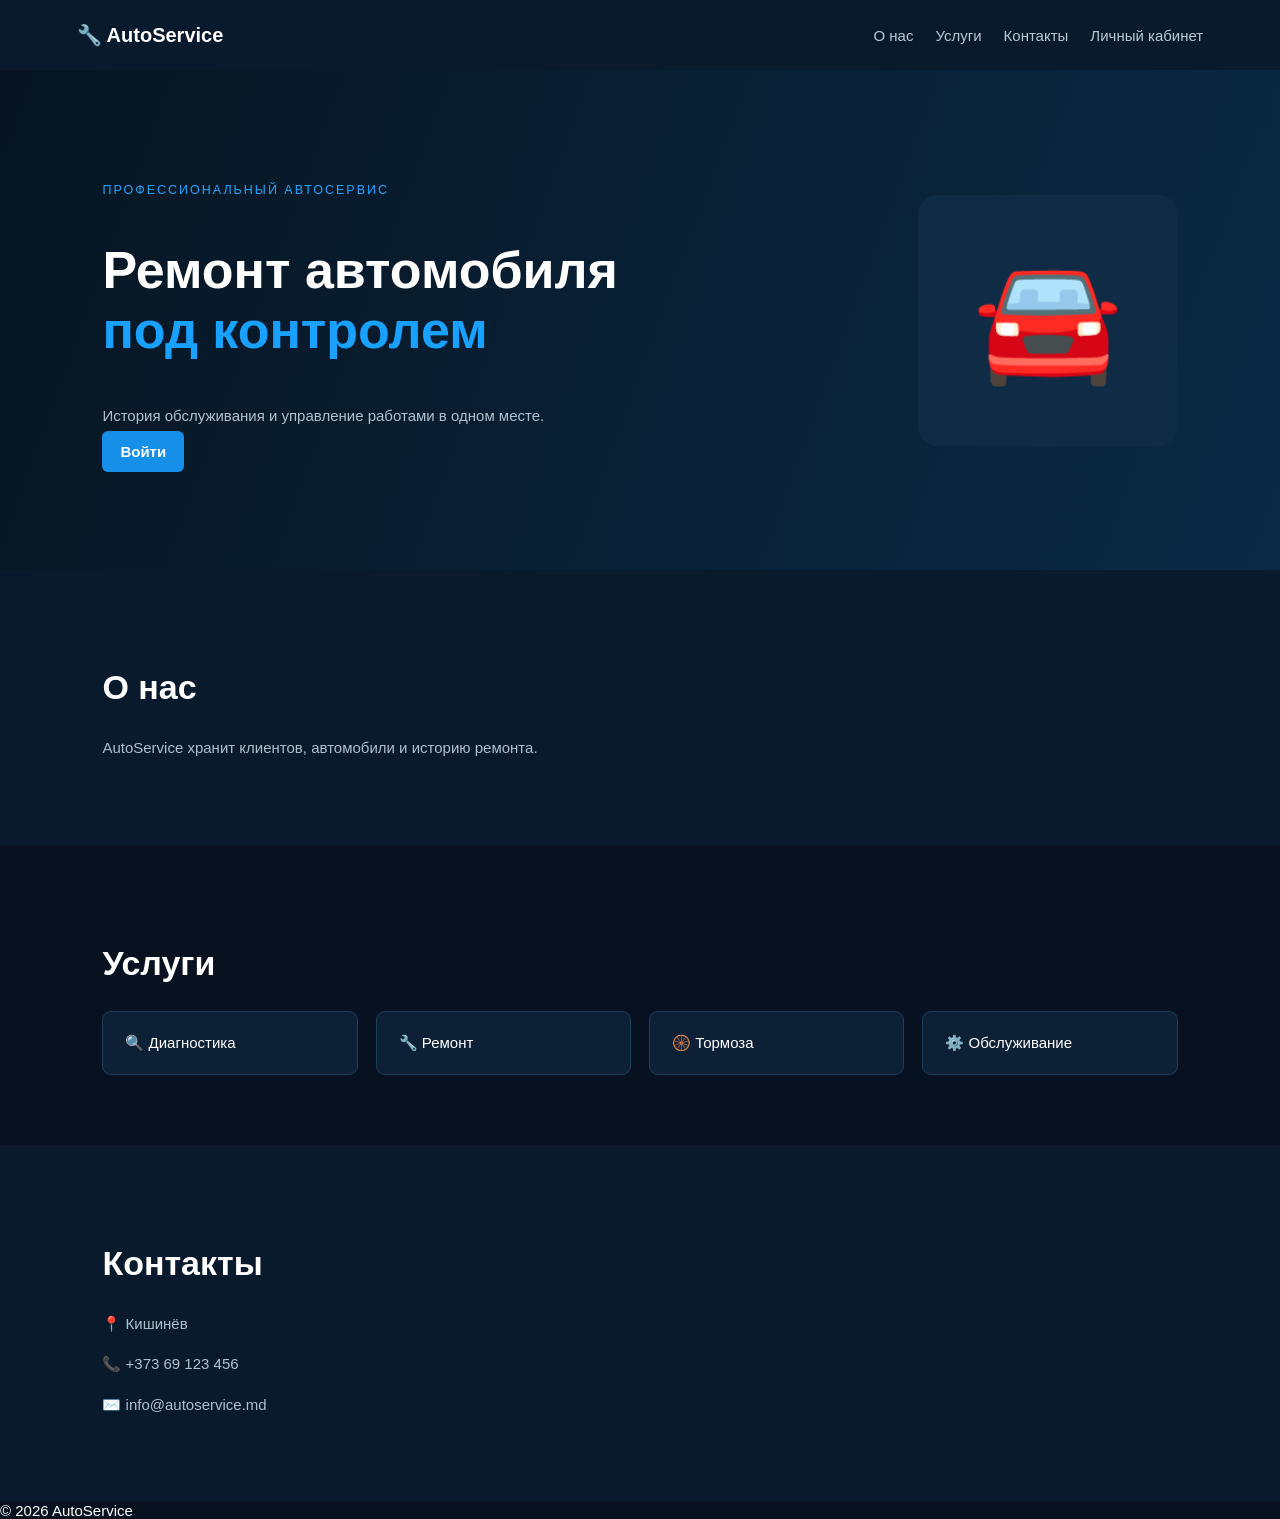
==== index.html @ fab3c7de "Add files via upload" ====
<!DOCTYPE html>
<html lang="ru">
 <head>
  <meta charset="utf-8"/>
  <meta content="width=device-width,initial-scale=1" name="viewport"/>
  <title>
   AutoService
  </title>
  <link href="style.css" rel="stylesheet"/>
 </head>
 <body>
  <header>
   <a class="logo" href="index.html">
    🔧 AutoService
   </a>
   <nav>
    <a href="#about">
     О нас
    </a>
    <a href="#services">
     Услуги
    </a>
    <a href="#contacts">
     Контакты
    </a>
    <a href="login.html">
     Личный кабинет
    </a>
   </nav>
  </header>
  <section class="hero">
   <div>
    <small>
     ПРОФЕССИОНАЛЬНЫЙ АВТОСЕРВИС
    </small>
    <h1>
     Ремонт автомобиля
     <br/>
     <span>
      под контролем
     </span>
    </h1>
    <p>
     История обслуживания и управление работами в одном месте.
    </p>
    <a class="btn" href="login.html">
     Войти
    </a>
   </div>
   <div class="car">
    🚘
   </div>
  </section>
  <section class="section dark" id="about">
   <h2>
    О нас
   </h2>
   <p>
    AutoService хранит клиентов, автомобили и историю ремонта.
   </p>
  </section>
  <section class="section" id="services">
   <h2>
    Услуги
   </h2>
   <div class="grid">
    <article>
     🔍 Диагностика
    </article>
    <article>
     🔧 Ремонт
    </article>
    <article>
     🛞 Тормоза
    </article>
    <article>
     ⚙️ Обслуживание
    </article>
   </div>
  </section>
  <section class="section dark" id="contacts">
   <h2>
    Контакты
   </h2>
   <p>
    📍 Кишинёв
   </p>
   <p>
    📞 +373 69 123 456
   </p>
   <p>
    ✉️ info@autoservice.md
   </p>
  </section>
  <footer>
   © 2026 AutoService
  </footer>
 </body>
</html>
---- style.css ----
* {
    box-sizing:border-box
}
body {
    margin:0;
    background:#07111f;
    color:#fff;
    font:15px Arial
}
header {
    height:70px;
    background:#091a2d;
    display:flex;
    align-items:center;
    padding:0 6%;
    gap:25px;
    position:sticky;
    top:0;
    z-index:5
}
.logo {
    color:white;
    text-decoration:none;
    font-size:20px;
    font-weight:bold;
    margin-right:auto
}
nav {
    display:flex;
    gap:22px
}
nav a {
    color:#b8c8d8;
    text-decoration:none
}
.hero {
    min-height:500px;
    padding:80px 8%;
    display:flex;
    align-items:center;
    justify-content:space-between;
    background:linear-gradient(110deg,#071522,#0b2a46)
}
.hero h1 {
    font-size:52px
}
.hero span {
    color:#19a1ff
}
.hero p {
    color:#b0c0cf;
    max-width:600px;
    line-height:1.7
}
.hero small {
    color:#20a6ff;
    letter-spacing:2px
}
.car {
    font-size:120px;
    background:#102b45;
    padding:55px;
    border-radius:20px
}
.btn,.primary {
    background:#168fe8;
    color:white;
    border:0;
    border-radius:6px;
    padding:12px 18px;
    text-decoration:none;
    cursor:pointer;
    font-weight:bold
}
.section {
    padding:70px 8%;
    max-width:1400px;
    margin:auto
}
.dark {
    max-width:none;
    background:#091a2d
}
.section h2 {
    font-size:34px
}
.section p {
    color:#aebfd0;
    line-height:1.7
}
.grid {
    display:grid;
    grid-template-columns:repeat(4,1fr);
    gap:18px
}
.grid article,.panel,.card,.sidebar {
    background:#0d2035;
    border:1px solid #1b405d;
    border-radius:9px;
    padding:22px
}
.auth {
    min-height:100vh;
    display:flex;
    align-items:center;
    justify-content:center;
    background:#071522;
    padding:20px
}
.box {
    width:min(450px,100%);
    background:#0d2035;
    padding:30px;
    border:1px solid #244c68;
    border-radius:10px
}
.field {
    margin:15px 0
}
.field label {
    display:block;
    color:#9eb1c3;
    font-size:13px;
    margin-bottom:6px
}
.field input,.field textarea {
    width:100%;
    padding:12px;
    background:#071522;
    border:1px solid #28465e;
    border-radius:6px;
    color:#fff
}
.box .primary {
    width:100%
}
.error {
    color:#ff7777
}
.success {
    color:#42dda0
}
.hint {
    color:#8197aa;
    font-size:12px
}
.dash {
    max-width:1450px;
    margin:auto;
    padding:35px 6%
}
.head {
    display:flex;
    justify-content:space-between;
    align-items:center;
    gap:15px
}
.layout {
    display:grid;
    grid-template-columns:240px 1fr;
    gap:20px
}
.sidebar a {
    display:block;
    color:#b5c5d5;
    text-decoration:none;
    padding:11px
}
.table {
    width:100%;
    border-collapse:collapse
}
.table th,.table td {
    padding:12px;
    border-bottom:1px solid #244057;
    text-align:left
}
.table th {
    color:#71c9ff
}
.role {
    color:#7bd0ff
}
.danger {
    background:#922c35;
    color:#fff;
    border:0;
    padding:8px;
    border-radius:5px;
    cursor:pointer
}
.secondary {
    background:transparent;
    border:1px solid #287cac;
    color:#8bd2ff;
    padding:9px;
    border-radius:5px;
    cursor:pointer
}
.notice {
    background:#102c44;
    padding:12px;
    border-left:3px solid #159dff;
    margin:15px 0
}
.history {
    background:#091a2d;
    border-left:3px solid #19a1ff;
    padding:15px;
    margin:10px 0
}
.green {
    border-color:#36d49a
}
.modal {
    position:fixed;
    inset:0;
    background:#000b;
    display:flex;
    align-items:center;
    justify-content:center;
    padding:20px
}
.modal.hidden {
    display:none
}
.modal-box {
    background:#0d2035;
    padding:28px;
    border:1px solid #244c68;
    border-radius:10px;
    width:min(520px,100%)
}
@media(max-width:800px) {
    nav {
        display:none
    }
    .grid {
        grid-template-columns:1fr 1fr
    }
    .layout {
        grid-template-columns:1fr
    }
    .car {
        display:none
    }
}
@media(max-width:500px) {
    .grid {
        grid-template-columns:1fr
    }
    .hero h1 {
        font-size:38px
    }
}
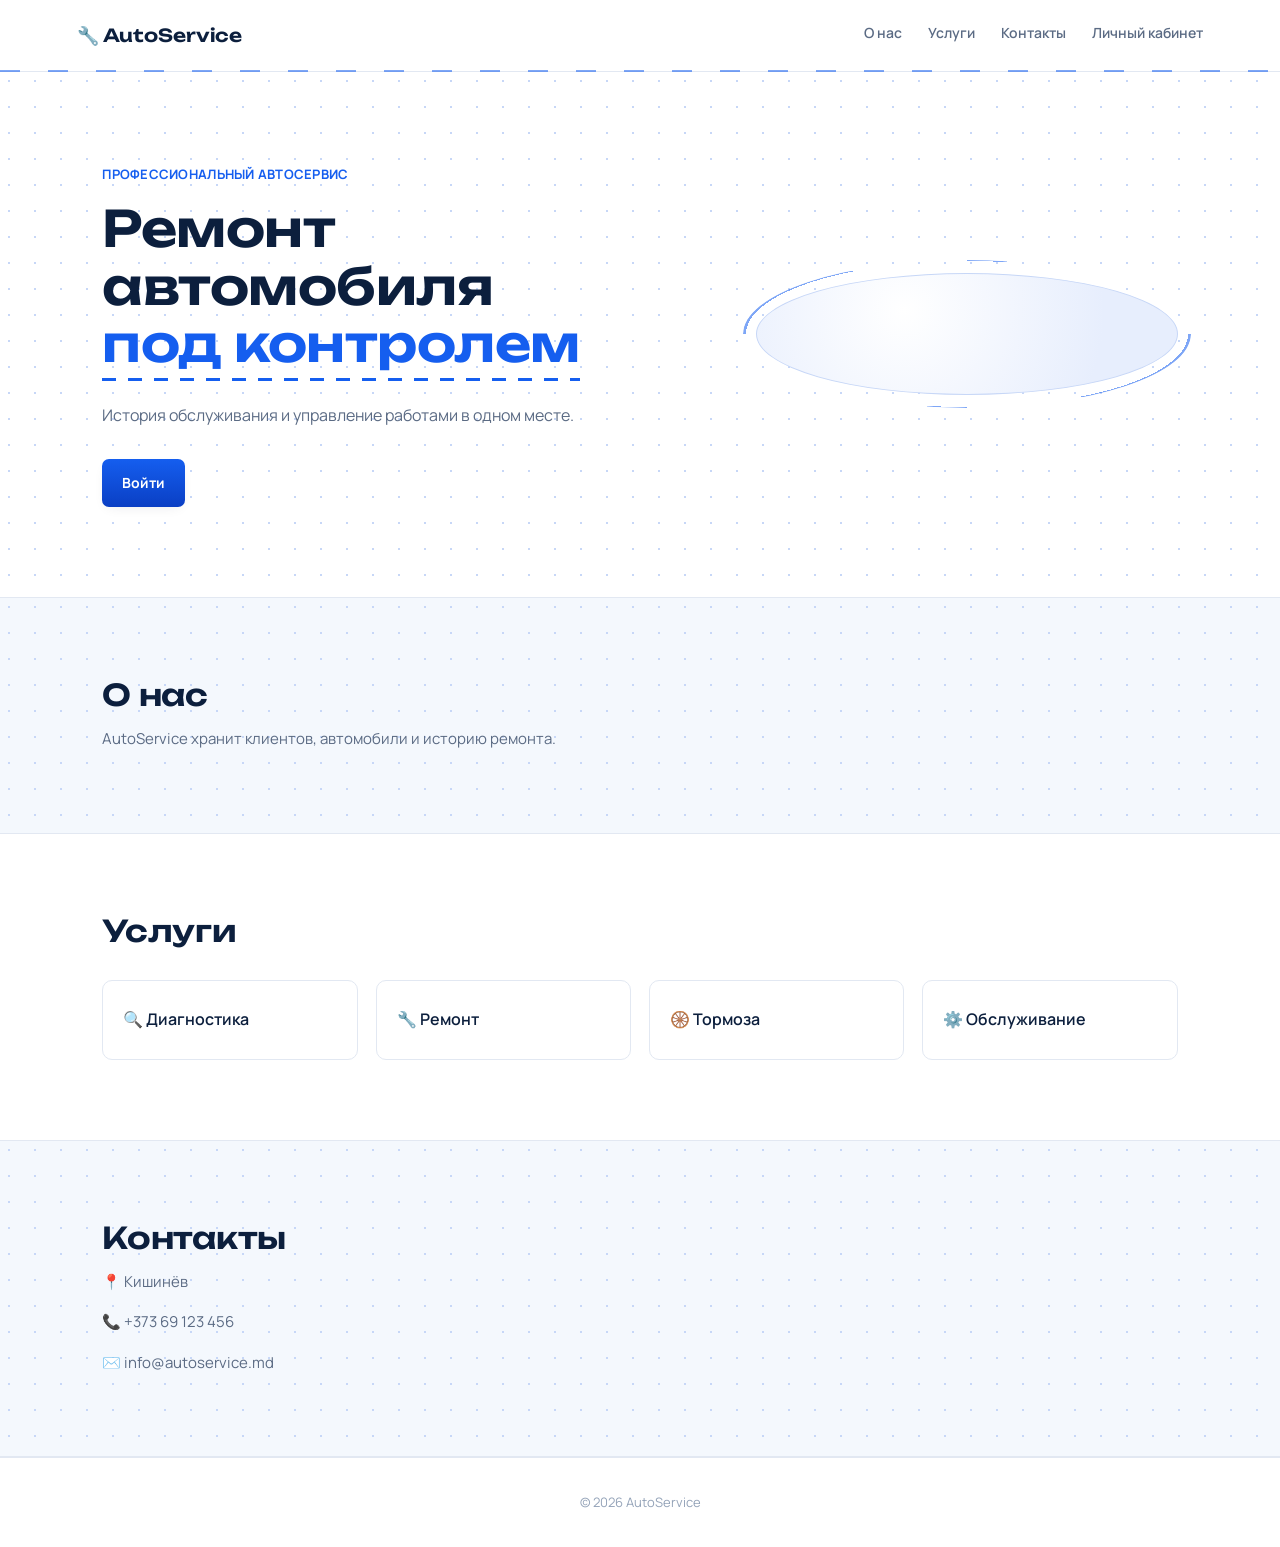
==== commit 0de89e9c: "JS" ====
--- a/index.html
+++ b/index.html
@@ -7,6 +7,7 @@
    AutoService
   </title>
   <link href="style.css" rel="stylesheet"/>
+  <script src="site.js"></script>
  </head>
  <body>
   <header>
@@ -48,7 +49,7 @@
     </a>
    </div>
    <div class="car">
-    🚘
+    <img src="car.png" alt="">
    </div>
   </section>
   <section class="section dark" id="about">
--- a/style.css
+++ b/style.css
@@ -1,255 +1,439 @@
-* {
-    box-sizing:border-box
-}
-body {
+@import url('https://fonts.googleapis.com/css2?family=Unbounded:wght@500;600;700&family=Manrope:wght@400;500;600;700;800&display=swap');
+
+/* ============ Tokens ============ */
+:root{
+    --bg:#ffffff;
+    --bg-soft:#f4f8fd;
+    --ink:#0c1f3d;
+    --ink-soft:#5b6b84;
+    --ink-faint:#94a3b8;
+    --blue:#155eef;
+    --blue-deep:#0a3fc4;
+    --blue-light:#e7eefd;
+    --blue-line:#c7d7f7;
+    --line:#e2e8f2;
+    --success:#12946a;
+    --success-bg:#e5f6ef;
+    --danger:#d64545;
+    --danger-bg:#fbeaea;
+    --radius:10px;
+    --radius-sm:7px;
+    --shadow:0 14px 34px -16px rgba(12,31,61,.18);
+    --shadow-sm:0 4px 14px -6px rgba(12,31,61,.12);
+    --font-display:'Unbounded','Manrope',sans-serif;
+    --font-body:'Manrope','Segoe UI',sans-serif;
+}
+
+*{box-sizing:border-box}
+html{scroll-behavior:smooth}
+body{
     margin:0;
-    background:#07111f;
-    color:#fff;
-    font:15px Arial
-}
-header {
-    height:70px;
-    background:#091a2d;
+    background:var(--bg);
+    color:var(--ink);
+    font:15px/1.6 var(--font-body);
+    -webkit-font-smoothing:antialiased;
+}
+h1,h2{font-family:var(--font-display);color:var(--ink);margin:0;line-height:1.15;letter-spacing:-.01em}
+p{margin:0}
+a{color:inherit}
+button{font-family:var(--font-body)}
+::selection{background:var(--blue-light);color:var(--blue-deep)}
+:focus-visible{outline:2px solid var(--blue);outline-offset:2px;border-radius:4px}
+
+/* ============ Motion ============ */
+@keyframes fadeUp{from{opacity:0;transform:translateY(18px)}to{opacity:1;transform:translateY(0)}}
+@keyframes roadDash{to{background-position:-48px 0}}
+@keyframes idleFloat{0%,100%{transform:translateY(0) rotate(0deg)}50%{transform:translateY(-9px) rotate(-1.5deg)}}
+@keyframes pulseRing{0%{box-shadow:0 0 0 0 rgba(21,94,239,.32)}70%{box-shadow:0 0 0 20px rgba(21,94,239,0)}100%{box-shadow:0 0 0 0 rgba(21,94,239,0)}}
+@keyframes dialSpin{to{transform:rotate(360deg)}}
+@keyframes dotPulse{0%,100%{opacity:1}50%{opacity:.35}}
+@keyframes shimmer{to{background-position:-200% 0}}
+@keyframes shake{10%,90%{transform:translateX(-1px)}20%,80%{transform:translateX(2px)}30%,50%,70%{transform:translateX(-4px)}40%,60%{transform:translateX(4px)}}
+@keyframes spin{to{transform:rotate(360deg)}}
+@keyframes toastIn{from{opacity:0;transform:translateY(-10px) scale(.96)}to{opacity:1;transform:translateY(0) scale(1)}}
+
+@media (prefers-reduced-motion: reduce){
+    *{animation-duration:.001ms !important;animation-iteration-count:1 !important;transition-duration:.001ms !important}
+}
+
+/* Blueprint dot-grid backdrop, used behind hero / dark sections */
+.hero,.dark{
+    background-image:radial-gradient(var(--blue-line) 1px, transparent 1px);
+    background-size:26px 26px;
+    background-position:-4px -4px;
+}
+.hero{background-color:var(--bg)}
+.dark{background-color:var(--bg-soft)}
+
+/* Reveal-on-scroll utility (toggled by JS, see site.js) */
+.reveal{opacity:0;transform:translateY(24px);transition:opacity .6s ease, transform .6s ease}
+.reveal.in-view{opacity:1;transform:translateY(0)}
+
+/* ============ Header ============ */
+header{
+    height:72px;
+    background:rgba(255,255,255,.9);
+    backdrop-filter:blur(8px);
     display:flex;
     align-items:center;
     padding:0 6%;
-    gap:25px;
+    gap:28px;
     position:sticky;
     top:0;
-    z-index:5
-}
-.logo {
-    color:white;
-    text-decoration:none;
-    font-size:20px;
-    font-weight:bold;
-    margin-right:auto
-}
-nav {
-    display:flex;
-    gap:22px
-}
-nav a {
-    color:#b8c8d8;
-    text-decoration:none
-}
-.hero {
-    min-height:500px;
-    padding:80px 8%;
+    z-index:5;
+    border-bottom:1px solid var(--line);
+    transition:height .25s ease, box-shadow .25s ease;
+}
+header.scrolled{height:58px;box-shadow:var(--shadow-sm)}
+header::after{
+    content:"";
+    position:absolute;
+    left:0;right:0;bottom:-1px;
+    height:2px;
+    background-image:repeating-linear-gradient(90deg,var(--blue) 0 20px,transparent 20px 48px);
+    opacity:.55;
+    animation:roadDash 2.4s linear infinite;
+}
+.logo{color:var(--ink);text-decoration:none;font-family:var(--font-display);font-size:18px;font-weight:600}
+nav{display:flex;gap:26px;margin-left:auto}
+nav a{color:var(--ink-soft);text-decoration:none;font-weight:600;font-size:14px;position:relative;padding-bottom:4px;transition:color .2s ease}
+nav a::after{content:"";position:absolute;left:0;bottom:0;width:0;height:2px;background:var(--blue);transition:width .25s ease}
+nav a:hover{color:var(--ink)}
+nav a:hover::after{width:100%}
+
+/* Mobile nav toggle (injected by site.js, hidden unless present) */
+.nav-toggle{
+    display:none;
+    margin-left:auto;
+    width:38px;height:38px;
+    border:1px solid var(--line);
+    border-radius:var(--radius-sm);
+    background:#fff;
+    cursor:pointer;
+    position:relative;
+}
+.nav-toggle span,.nav-toggle span::before,.nav-toggle span::after{
+    content:"";
+    position:absolute;left:9px;right:9px;height:2px;background:var(--ink);
+    transition:transform .2s ease, opacity .2s ease;
+}
+.nav-toggle span{top:18px}
+.nav-toggle span::before{top:-7px}
+.nav-toggle span::after{top:7px}
+.nav-toggle.open span{background:transparent}
+.nav-toggle.open span::before{transform:translateY(7px) rotate(45deg)}
+.nav-toggle.open span::after{transform:translateY(-7px) rotate(-45deg)}
+
+/* ============ Hero ============ */
+.hero{
+    min-height:520px;
+    padding:90px 8%;
     display:flex;
     align-items:center;
     justify-content:space-between;
-    background:linear-gradient(110deg,#071522,#0b2a46)
-}
-.hero h1 {
-    font-size:52px
-}
-.hero span {
-    color:#19a1ff
-}
-.hero p {
-    color:#b0c0cf;
-    max-width:600px;
-    line-height:1.7
-}
-.hero small {
-    color:#20a6ff;
-    letter-spacing:2px
-}
-.car {
-    font-size:120px;
-    background:#102b45;
-    padding:55px;
-    border-radius:20px
-}
-.btn,.primary {
-    background:#168fe8;
-    color:white;
-    border:0;
-    border-radius:6px;
-    padding:12px 18px;
-    text-decoration:none;
-    cursor:pointer;
-    font-weight:bold
-}
-.section {
-    padding:70px 8%;
-    max-width:1400px;
-    margin:auto
-}
-.dark {
-    max-width:none;
-    background:#091a2d
-}
-.section h2 {
-    font-size:34px
-}
-.section p {
-    color:#aebfd0;
-    line-height:1.7
-}
-.grid {
-    display:grid;
-    grid-template-columns:repeat(4,1fr);
-    gap:18px
-}
-.grid article,.panel,.card,.sidebar {
-    background:#0d2035;
-    border:1px solid #1b405d;
-    border-radius:9px;
-    padding:22px
-}
-.auth {
-    min-height:100vh;
+    gap:40px;
+    overflow:hidden;
+    position:relative;
+}
+.hero > div:first-child{max-width:600px;animation:fadeUp .7s cubic-bezier(.2,.7,.2,1) both}
+.hero small{color:var(--blue);font-weight:700;font-size:13px;letter-spacing:.02em}
+.hero h1{font-size:50px;margin-top:14px;font-weight:600;animation:fadeUp .7s cubic-bezier(.2,.7,.2,1) .12s both}
+.hero span{
+    color:var(--blue);
+    position:relative;
+    display:inline-block;
+    background-image:repeating-linear-gradient(90deg,var(--blue) 0 14px,transparent 14px 26px);
+    background-position:0 100%;
+    background-size:26px 3px;
+    background-repeat:repeat-x;
+    padding-bottom:8px;
+    animation:roadDash 1.8s linear infinite;
+}
+.hero p{color:var(--ink-soft);max-width:520px;line-height:1.75;margin-top:20px;font-size:16px;animation:fadeUp .7s cubic-bezier(.2,.7,.2,1) .22s both}
+.hero .btn{margin-top:30px;animation:fadeUp .7s cubic-bezier(.2,.7,.2,1) .32s both}
+
+/* Speedometer-style gauge that carries the car emoji */
+.car{
+    background:radial-gradient(circle at 35% 30%, #ffffff, var(--blue-light) 70%);
+    border:1px solid var(--blue-line);
+    padding:60px;
+    border-radius:50%;
     display:flex;
     align-items:center;
     justify-content:center;
-    background:#071522;
-    padding:20px
-}
-.box {
-    width:min(450px,100%);
-    background:#0d2035;
-    padding:30px;
-    border:1px solid #244c68;
-    border-radius:10px
-}
-.field {
-    margin:15px 0
-}
-.field label {
-    display:block;
-    color:#9eb1c3;
-    font-size:13px;
-    margin-bottom:6px
-}
-.field input,.field textarea {
-    width:100%;
-    padding:12px;
-    background:#071522;
-    border:1px solid #28465e;
-    border-radius:6px;
-    color:#fff
-}
-.box .primary {
-    width:100%
-}
-.error {
-    color:#ff7777
-}
-.success {
-    color:#42dda0
-}
-.hint {
-    color:#8197aa;
-    font-size:12px
-}
-.dash {
-    max-width:1450px;
-    margin:auto;
-    padding:35px 6%
-}
-.head {
-    display:flex;
-    justify-content:space-between;
-    align-items:center;
-    gap:15px
-}
-.layout {
-    display:grid;
-    grid-template-columns:240px 1fr;
-    gap:20px
-}
-.sidebar a {
-    display:block;
-    color:#b5c5d5;
-    text-decoration:none;
-    padding:11px
-}
-.table {
-    width:100%;
-    border-collapse:collapse
-}
-.table th,.table td {
-    padding:12px;
-    border-bottom:1px solid #244057;
-    text-align:left
-}
-.table th {
-    color:#71c9ff
-}
-.role {
-    color:#7bd0ff
-}
-.danger {
-    background:#922c35;
+    flex-shrink:0;
+    position:relative;
+    animation:idleFloat 5s ease-in-out infinite, pulseRing 3.2s ease-out infinite;
+}
+.car::before{
+    content:"";
+    position:absolute;
+    inset:-14px;
+    border-radius:50%;
+    background:conic-gradient(from 0deg, var(--blue) 0 8%, transparent 8% 25%, var(--blue) 25% 33%, transparent 33% 50%, var(--blue) 50% 58%, transparent 58% 75%, var(--blue) 75% 83%, transparent 83% 100%);
+    -webkit-mask:radial-gradient(farthest-side, transparent calc(100% - 3px), #000 calc(100% - 3px));
+    mask:radial-gradient(farthest-side, transparent calc(100% - 3px), #000 calc(100% - 3px));
+    opacity:.55;
+    animation:dialSpin 14s linear infinite;
+}
+
+.car img {
+    width: 300px; /* Укажите нужный размер (например, 30px, 40px, 50px) */
+    height: auto;
+    object-fit: contain;
+}
+
+/* ============ Buttons ============ */
+.btn,.primary{
+    background:linear-gradient(180deg,var(--blue),var(--blue-deep));
     color:#fff;
     border:0;
-    padding:8px;
-    border-radius:5px;
-    cursor:pointer
-}
-.secondary {
-    background:transparent;
-    border:1px solid #287cac;
-    color:#8bd2ff;
-    padding:9px;
-    border-radius:5px;
-    cursor:pointer
-}
-.notice {
-    background:#102c44;
-    padding:12px;
-    border-left:3px solid #159dff;
-    margin:15px 0
-}
-.history {
-    background:#091a2d;
-    border-left:3px solid #19a1ff;
-    padding:15px;
-    margin:10px 0
-}
-.green {
-    border-color:#36d49a
-}
-.modal {
-    position:fixed;
-    inset:0;
-    background:#000b;
+    border-radius:var(--radius-sm);
+    padding:13px 20px;
+    text-decoration:none;
+    cursor:pointer;
+    font-weight:700;
+    font-size:14px;
+    display:inline-flex;
+    align-items:center;
+    gap:9px;
+    box-shadow:var(--shadow-sm);
+    position:relative;
+    overflow:hidden;
+    transition:transform .18s ease, box-shadow .18s ease, filter .18s ease, opacity .18s ease;
+}
+.btn::before,.primary::before{
+    content:"";
+    position:absolute;
+    top:0;bottom:0;left:-60%;
+    width:40%;
+    background:linear-gradient(115deg,transparent,rgba(255,255,255,.35),transparent);
+    transform:skewX(-20deg);
+    transition:left .5s ease;
+}
+.btn:hover::before,.primary:hover::before{left:130%}
+.btn:hover,.primary:hover{transform:translateY(-2px);box-shadow:var(--shadow);filter:brightness(1.04)}
+.btn:active,.primary:active{transform:translateY(0)}
+.btn[disabled],.primary[disabled]{opacity:.65;cursor:not-allowed;transform:none}
+
+.secondary{
+    background:#fff;
+    border:1px solid var(--blue-line);
+    color:var(--blue-deep);
+    padding:11px 18px;
+    border-radius:var(--radius-sm);
+    cursor:pointer;
+    font-weight:700;
+    font-size:14px;
+    transition:background .18s ease, border-color .18s ease, transform .18s ease;
+}
+.secondary:hover{background:var(--blue-light);border-color:var(--blue);transform:translateY(-1px)}
+
+.danger{
+    background:#fff;
+    border:1px solid #f0c6c6;
+    color:var(--danger);
+    padding:8px 12px;
+    border-radius:var(--radius-sm);
+    cursor:pointer;
+    font-weight:700;
+    font-size:13px;
+    transition:background .18s ease, color .18s ease;
+}
+.danger:hover{background:var(--danger-bg)}
+
+/* Inline button spinner: <span class="spinner"></span> */
+.spinner{
+    width:14px;height:14px;
+    border:2px solid rgba(255,255,255,.5);
+    border-top-color:#fff;
+    border-radius:50%;
+    animation:spin .7s linear infinite;
+    display:inline-block;
+}
+
+/* ============ Sections ============ */
+.section{padding:80px 8%;max-width:1400px;margin:auto}
+.dark{max-width:none;border-top:1px solid var(--line);border-bottom:1px solid var(--line)}
+.section h2{font-size:30px;font-weight:600}
+.section p{color:var(--ink-soft);line-height:1.75;margin-top:14px;max-width:640px}
+.grid{display:grid;grid-template-columns:repeat(4,1fr);gap:18px;margin-top:32px}
+.grid article{
+    background:#fff;
+    border:1px solid var(--line);
+    border-radius:var(--radius);
+    padding:26px 20px;
+    font-size:16px;
+    font-weight:600;
     display:flex;
     align-items:center;
-    justify-content:center;
-    padding:20px
-}
-.modal.hidden {
-    display:none
-}
-.modal-box {
-    background:#0d2035;
-    padding:28px;
-    border:1px solid #244c68;
-    border-radius:10px;
-    width:min(520px,100%)
-}
-@media(max-width:800px) {
-    nav {
-        display:none
-    }
-    .grid {
-        grid-template-columns:1fr 1fr
-    }
-    .layout {
-        grid-template-columns:1fr
-    }
-    .car {
-        display:none
-    }
-}
-@media(max-width:500px) {
-    .grid {
-        grid-template-columns:1fr
-    }
-    .hero h1 {
-        font-size:38px
-    }
-}
+    gap:12px;
+    transition:transform .2s ease, box-shadow .2s ease, border-color .2s ease;
+}
+.grid article:hover{transform:translateY(-4px);box-shadow:var(--shadow-sm);border-color:var(--blue-line)}
+
+footer{padding:34px 8%;color:var(--ink-faint);font-size:13px;text-align:center;border-top:1px solid var(--line)}
+
+/* ============ Auth (login / register) ============ */
+.auth{min-height:100vh;display:flex;align-items:center;justify-content:center;background:var(--bg-soft);padding:20px}
+.box{
+    width:min(440px,100%);
+    background:#fff;
+    padding:36px 32px;
+    border:1px solid var(--line);
+    border-radius:var(--radius);
+    box-shadow:var(--shadow);
+    animation:fadeUp .5s cubic-bezier(.2,.7,.2,1) both;
+}
+.box.shake{animation:shake .4s ease}
+.box .logo{display:block;margin-bottom:18px}
+.box h1{font-size:24px;font-weight:600}
+.field{margin:16px 0;position:relative}
+.field label{display:block;color:var(--ink-soft);font-size:13px;font-weight:600;margin-bottom:6px}
+.field input,.field textarea{
+    width:100%;
+    padding:12px 13px;
+    background:var(--bg-soft);
+    border:1px solid var(--line);
+    border-radius:var(--radius-sm);
+    color:var(--ink);
+    font:inherit;
+    transition:border-color .18s ease, box-shadow .18s ease, background .18s ease;
+}
+.field input:hover,.field textarea:hover{border-color:var(--blue-line)}
+.field input:focus,.field textarea:focus{outline:none;border-color:var(--blue);background:#fff;box-shadow:0 0 0 4px var(--blue-light)}
+.field textarea{min-height:90px;resize:vertical}
+.field.has-toggle input{padding-right:42px}
+.pw-toggle{
+    position:absolute;
+    right:8px;top:34px;
+    width:28px;height:28px;
+    border:0;background:transparent;
+    color:var(--ink-faint);
+    cursor:pointer;
+    font-size:15px;
+    line-height:28px;
+    text-align:center;
+    border-radius:6px;
+    transition:color .15s ease, background .15s ease;
+}
+.pw-toggle:hover{color:var(--blue);background:var(--blue-light)}
+.box .primary{width:100%;margin-top:6px;justify-content:center}
+.error{color:var(--danger);background:var(--danger-bg);padding:10px 12px;border-radius:var(--radius-sm);font-size:13px;font-weight:600;animation:fadeUp .3s ease both}
+.success{color:var(--success);background:var(--success-bg);padding:10px 12px;border-radius:var(--radius-sm);font-size:13px;font-weight:600;animation:fadeUp .3s ease both}
+#msg:empty{display:none}
+.hint{color:var(--ink-faint);font-size:12px;margin-top:18px;text-align:center}
+
+/* ============ Dashboards ============ */
+.dash{max-width:1450px;margin:auto;padding:40px 6% 80px}
+.head{display:flex;justify-content:space-between;align-items:center;gap:15px;padding-bottom:22px;border-bottom:1px solid var(--line);margin-bottom:26px}
+.head h1{font-size:24px;font-weight:600}
+.layout{display:grid;grid-template-columns:240px 1fr;gap:20px}
+.sidebar{padding:14px}
+.sidebar a{display:block;color:var(--ink-soft);text-decoration:none;font-weight:600;padding:11px 12px;border-radius:var(--radius-sm);transition:background .18s ease, color .18s ease}
+.sidebar a:hover{background:var(--blue-light);color:var(--blue-deep)}
+
+.panel{background:#fff;border:1px solid var(--line);border-radius:var(--radius);padding:24px}
+
+.card{
+    background:#fff;
+    border:1px solid var(--line);
+    border-radius:var(--radius);
+    padding:22px;
+    margin-bottom:16px;
+    transition:box-shadow .2s ease, border-color .2s ease;
+    animation:fadeUp .45s cubic-bezier(.2,.7,.2,1) both;
+    animation-delay:calc(var(--i,0) * 70ms);
+}
+.card:hover{box-shadow:var(--shadow-sm);border-color:var(--blue-line)}
+.card h2{font-size:18px;font-weight:600}
+.card > p{color:var(--ink-soft);margin-top:6px;font-size:14px}
+
+.table{width:100%;border-collapse:collapse;margin-top:18px}
+.table th,.table td{padding:13px 12px;border-bottom:1px solid var(--line);text-align:left}
+.table th{color:var(--ink-soft);font-weight:700;font-size:13px}
+.table tbody tr{transition:background .15s ease;animation:fadeUp .35s ease both;animation-delay:calc(var(--i,0) * 50ms)}
+.table tbody tr:hover{background:var(--bg-soft)}
+.role{color:var(--blue-deep);background:var(--blue-light);font-weight:700;font-size:12px;padding:4px 10px;border-radius:999px;display:inline-block}
+
+/* Status pill: <span class="status active">Активен</span> / <span class="status blocked">Заблокирован</span> */
+.status{display:inline-flex;align-items:center;gap:7px;font-weight:700;font-size:13px}
+.status::before{content:"";width:8px;height:8px;border-radius:50%;flex-shrink:0}
+.status.active{color:var(--success)}
+.status.active::before{background:var(--success);animation:dotPulse 2s ease-in-out infinite}
+.status.blocked{color:var(--danger)}
+.status.blocked::before{background:var(--danger)}
+
+.notice{background:var(--blue-light);color:var(--blue-deep);padding:14px 16px;border-left:3px solid var(--blue);border-radius:0 var(--radius-sm) var(--radius-sm) 0;margin:18px 0;font-size:14px;font-weight:600}
+
+.history{
+    background:var(--bg-soft);
+    border-left:3px solid var(--blue);
+    border-radius:0 var(--radius-sm) var(--radius-sm) 0;
+    padding:16px;
+    margin:12px 0;
+    transition:transform .18s ease, box-shadow .18s ease;
+    animation:fadeUp .4s ease both;
+    animation-delay:calc(var(--i,0) * 60ms);
+}
+.history:hover{transform:translateX(3px);box-shadow:var(--shadow-sm)}
+.history b{color:var(--ink)}
+.history p{color:var(--ink-soft);margin-top:4px}
+.history small{color:var(--ink-faint)}
+.green{border-color:var(--success);background:var(--success-bg)}
+
+/* Skeleton loading state: <div class="skeleton" style="height:90px"></div> */
+.skeleton{
+    border-radius:var(--radius);
+    background:linear-gradient(90deg,var(--bg-soft) 25%, var(--blue-light) 37%, var(--bg-soft) 63%);
+    background-size:200% 100%;
+    animation:shimmer 1.4s ease-in-out infinite;
+    margin-bottom:16px;
+}
+
+/* ============ Modal ============ */
+.modal{position:fixed;inset:0;background:rgba(12,31,61,.45);backdrop-filter:blur(3px);display:flex;align-items:center;justify-content:center;padding:20px;opacity:0;transition:opacity .2s ease}
+.modal.hidden{display:none;opacity:0}
+.modal:not(.hidden){opacity:1}
+.modal-box{background:#fff;padding:30px;border:1px solid var(--line);border-radius:var(--radius);box-shadow:var(--shadow);width:min(520px,100%);transform:translateY(14px) scale(.98);transition:transform .25s cubic-bezier(.2,.7,.2,1)}
+.modal:not(.hidden) .modal-box{transform:translateY(0) scale(1)}
+.modal-box h2{font-size:20px;font-weight:600;margin-bottom:6px}
+
+/* ============ Toasts ============ */
+.toast-container{position:fixed;top:20px;right:20px;z-index:50;display:flex;flex-direction:column;gap:10px}
+.toast{
+    background:#fff;
+    border:1px solid var(--line);
+    border-left:3px solid var(--blue);
+    border-radius:var(--radius-sm);
+    box-shadow:var(--shadow);
+    padding:13px 16px;
+    font-size:14px;
+    font-weight:600;
+    color:var(--ink);
+    min-width:220px;
+    animation:toastIn .25s cubic-bezier(.2,.7,.2,1) both;
+}
+.toast.success{border-left-color:var(--success)}
+.toast.error{border-left-color:var(--danger)}
+.toast.leaving{animation:toastIn .2s ease reverse both}
+
+/* ============ Responsive ============ */
+@media(max-width:800px){
+    nav{position:fixed;top:72px;left:0;right:0;background:#fff;flex-direction:column;padding:14px 6%;gap:4px;border-bottom:1px solid var(--line);transform:translateY(-8px);opacity:0;pointer-events:none;transition:opacity .2s ease, transform .2s ease}
+    nav.open{opacity:1;transform:translateY(0);pointer-events:auto}
+    nav a{padding:12px 4px}
+    .nav-toggle{display:block}
+    .grid{grid-template-columns:1fr 1fr}
+    .layout{grid-template-columns:1fr}
+    .car{display:none}
+    .hero{padding:60px 6%}
+}
+@media(max-width:500px){
+    .grid{grid-template-columns:1fr}
+    .hero h1{font-size:36px}
+    .box{padding:28px 22px}
+    .head{flex-wrap:wrap}
+    .toast-container{left:16px;right:16px;top:16px}
+    .toast{min-width:0}
+}
